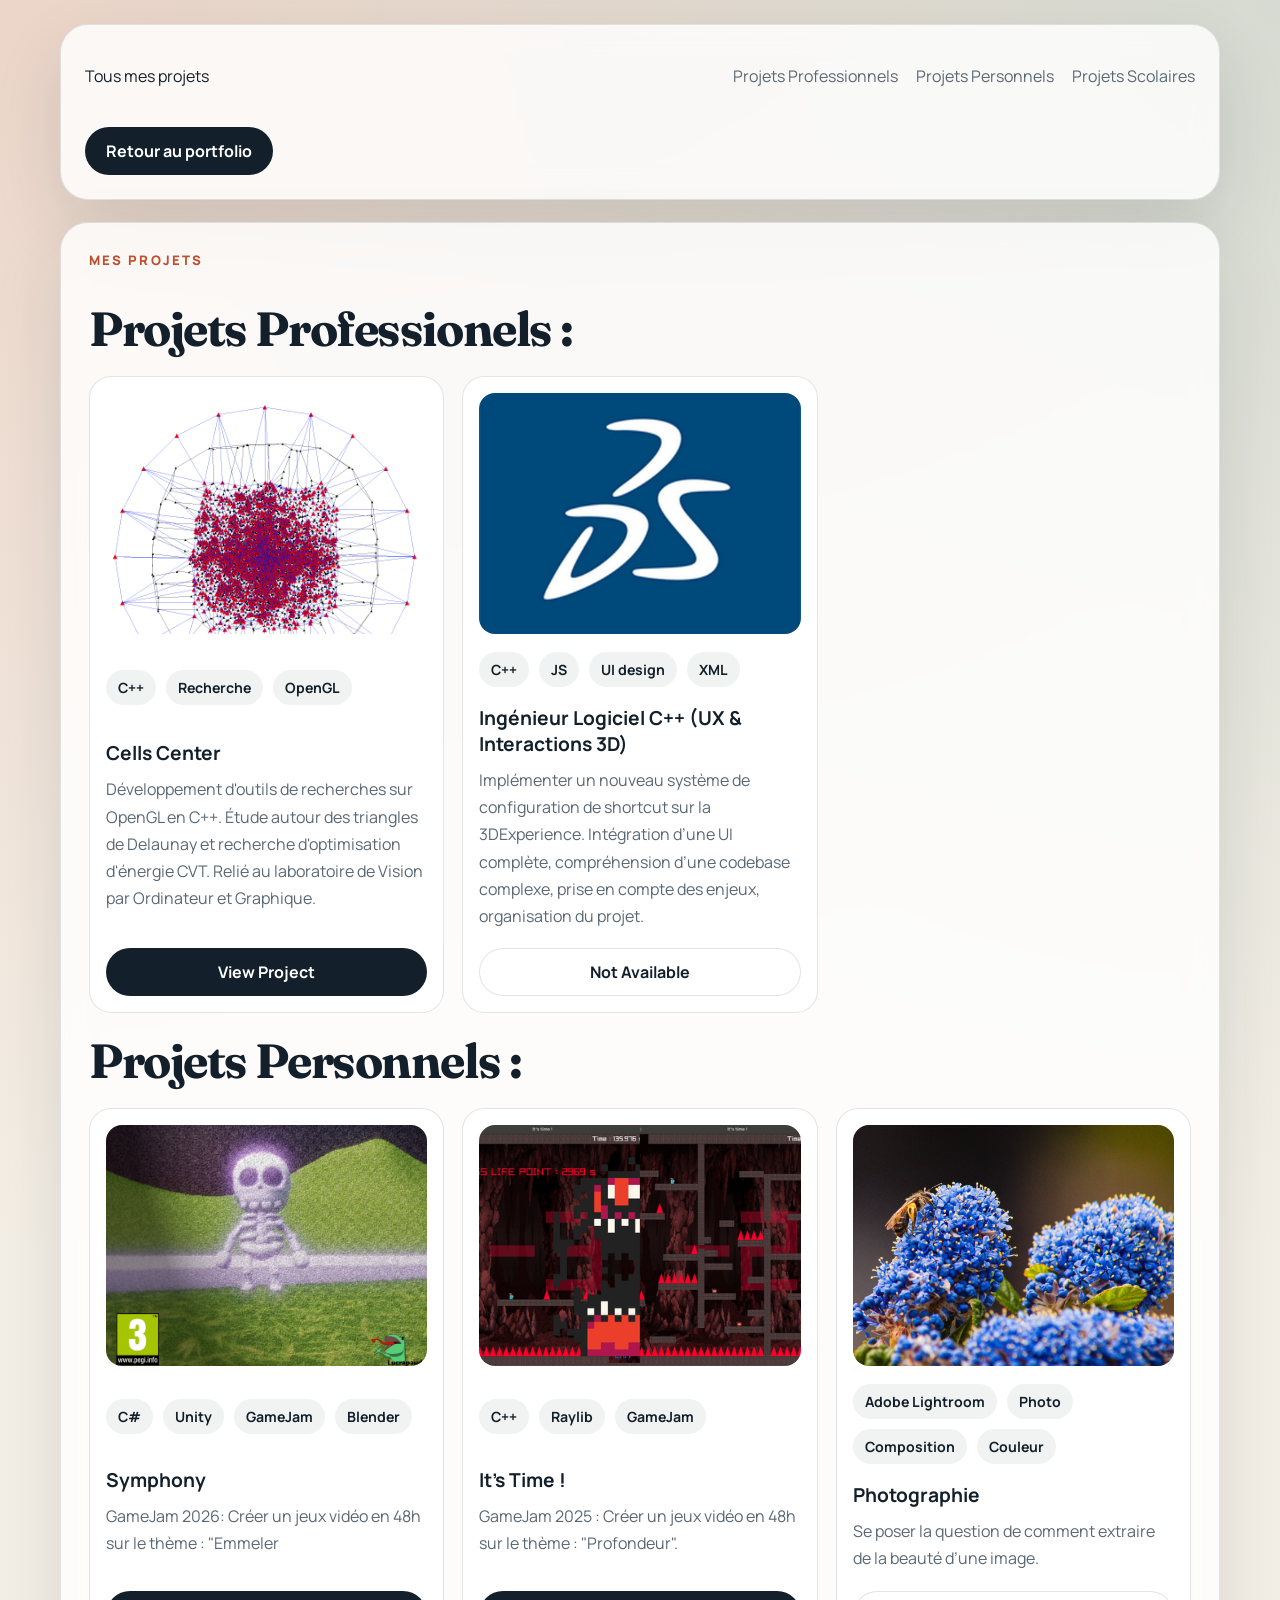
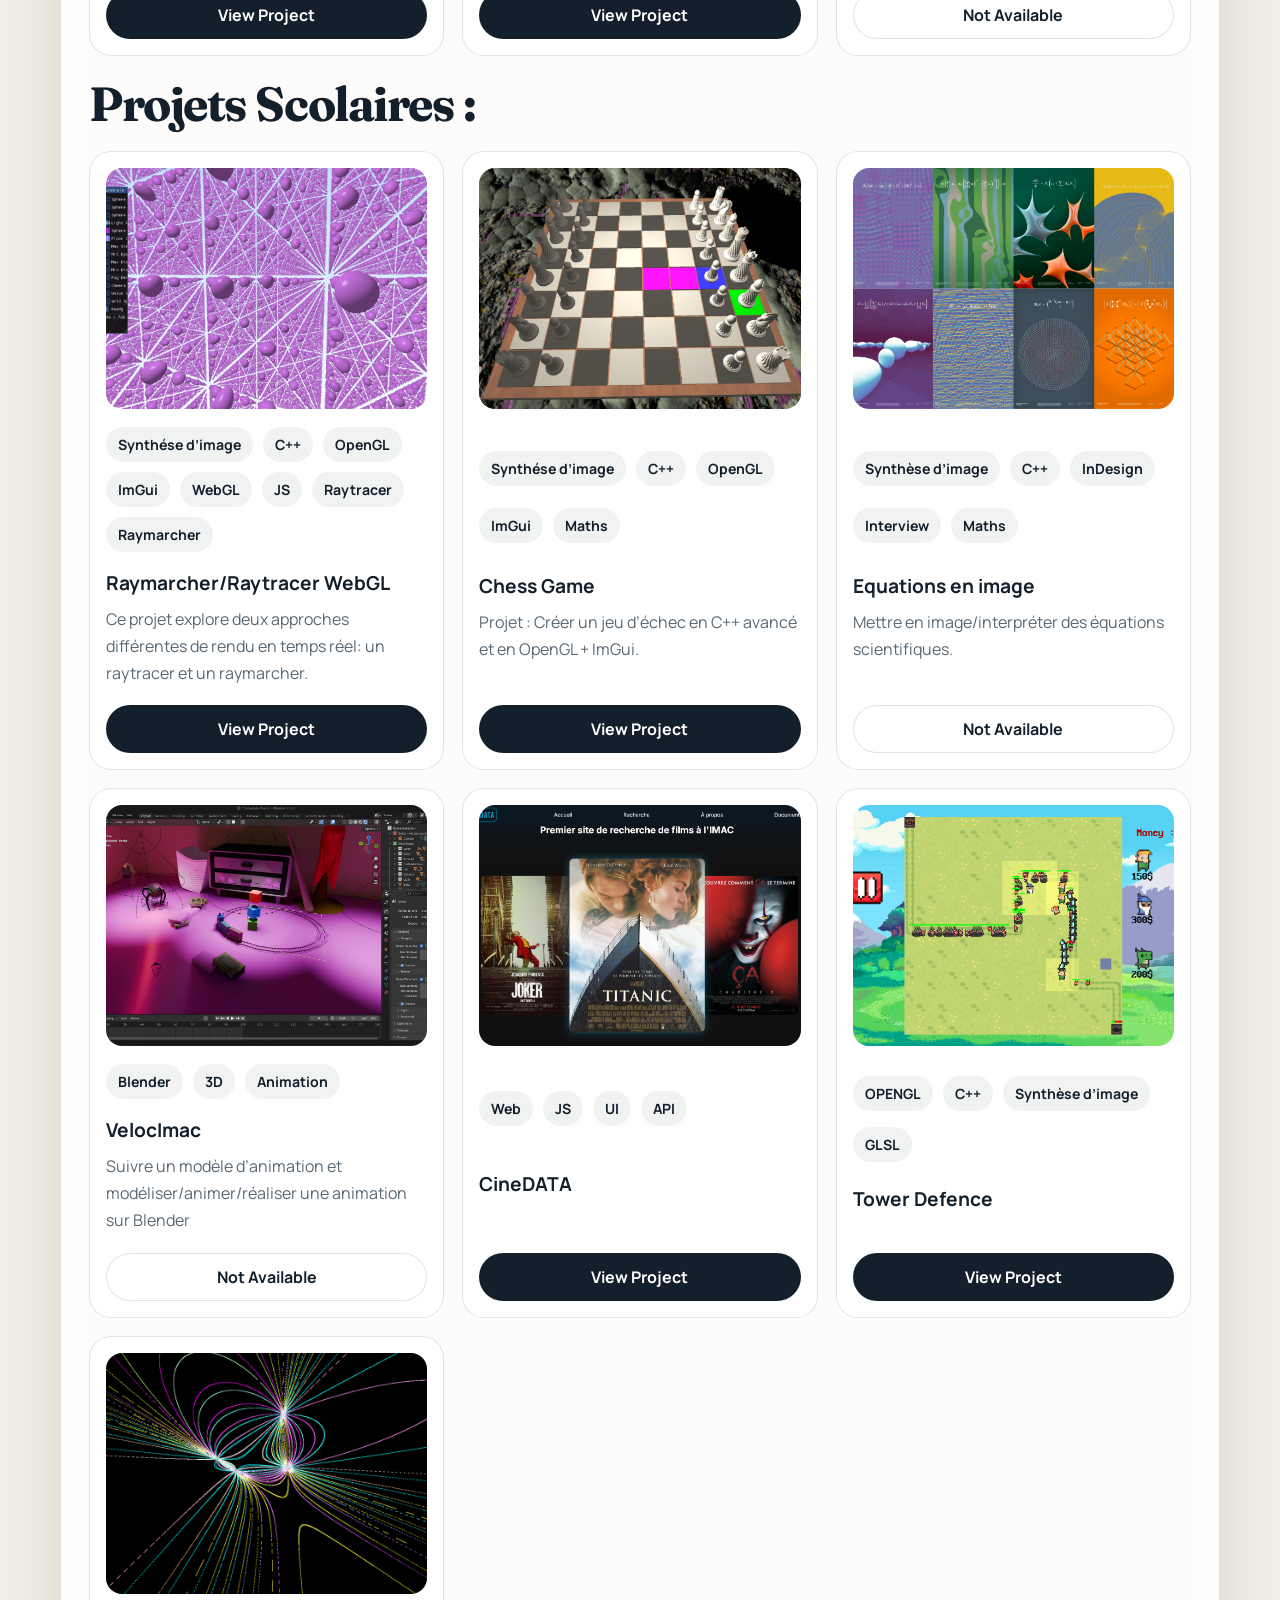
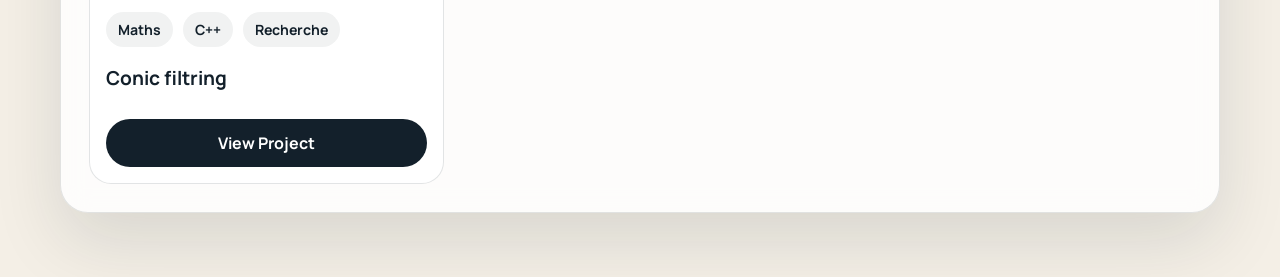
==== projects.html @ 89de0f82 "projects section" ====
<!DOCTYPE html>
<html lang="en">
<head>
    <meta charset="UTF-8">
    <meta name="viewport" content="width=device-width, initial-scale=1.0">
    <meta name="description" content="A polished portfolio template for showcasing your work, skills, and contact details.">
    <meta http-equiv="Cache-Control" content="no-cache, no-store, must-revalidate">
    <meta http-equiv="Pragma" content="no-cache">
    <meta http-equiv="Expires" content="0">
    <title>Portfolio Template</title>
    <link rel="preconnect" href="https://fonts.googleapis.com">
    <link rel="preconnect" href="https://fonts.gstatic.com" crossorigin>
    <link href="https://fonts.googleapis.com/css2?family=Manrope:wght@400;500;600;700;800&family=Fraunces:opsz,wght@9..144,600;9..144,700&display=swap" rel="stylesheet">
    <link rel="stylesheet" href="styles.css?v=1.0">
	<style>
		.hero-grid {
			display: grid;
			grid-template-columns: minmax(300px, 1fr) minmax(290px, 1fr);
			gap: 24px;
			align-items: stretch;
		}

		.idImage {
			object-fit: cover;
			border-radius: 8px;
		}
	</style>
</head>
<body>
    <div class="page-shell">
        <header class="hero">
            <nav class="topbar" aria-label="Primary">
                <p class="Home" href="#home">Tous mes projets</p>
                <div class="topbar-links">
                    <a href="#projPro">Projets Professionnels</a>
                    <a href="#projPerso">Projets Personnels</a>
                    <a href="#projSco">Projets Scolaires</a>
                </div>
            </nav>
            <a class="button button-primary" href="index.html">Retour au portfolio</a>
        </header>

        <main>

           <section class="section" id="projects">
                <div class="section-heading">
                    <p class="eyebrow">Mes projets</p>
                </div>
                <h2>Projets Professionels :</h2>
                <div id="projPro" class="projects-grid" aria-live="polite"></div>
                <h2>Projets Personnels :</h2>
                <div id="projPerso" class="projects-grid" aria-live="polite"></div>
                <h2>Projets Scolaires :</h2>
                <div id="projSco" class="projects-grid" aria-live="polite"></div>
            </section>

        </main>
    </div>
    <script src="projects.js?v=1.0"></script> 
</body>
</html>
---- styles.css ----
:root {
    color-scheme: light;
    --bg: #f4efe6;
    --surface: rgba(255, 255, 255, 0.82);
    --surface-strong: #ffffff;
    --text: #13202b;
    --muted: #5a6874;
    --line: rgba(19, 32, 43, 0.12);
    --accent: #c04d2e;
    --accent-soft: #fff0e8;
    --shadow: 0 28px 70px rgba(19, 32, 43, 0.12);

    --bgBody1 : rgba(192, 77, 46, 0.16);
    --bgBody2 : rgba(30, 91, 86, 0.14);
    
}

* {
    box-sizing: border-box;
}

html {
    scroll-behavior: smooth;
}

body {
    margin: 0;
    font-family: "Manrope", sans-serif;
    color: var(--text);
    background:
        radial-gradient(circle at top left, var(--bgBody1), transparent 34%),
        radial-gradient(circle at right top, var(--bgBody2), transparent 34%),
        var(--bg);
}

a {
    color: inherit;
    text-decoration: none;
}

.page-shell {
    width: min(1160px, calc(100% - 32px));
    margin: 0 auto;
    padding: 24px 0 64px;
}



.hero,
.section,
.contact-section {
    background: var(--surface);
    backdrop-filter: blur(14px);
    border: 1px solid var(--line);
    border-radius: 28px;
    box-shadow: var(--shadow);
}

.hero {
    padding: 24px;
}

.topbar {
    display: flex;
    align-items: center;
    justify-content: space-between;
    gap: 16px;
    padding-bottom: 24px;
}

.brand {
    font-family: "Fraunces", serif;
    font-size: 1.4rem;
    letter-spacing: 0.02em;
}

.topbar-links {
    display: flex;
    flex-wrap: wrap;
    gap: 18px;
    color: var(--muted);
}

.topbar-links a,
.skill-tags span,
.button {
    transition: transform 180ms ease, border-color 180ms ease, background-color 180ms ease, color 180ms ease;
}

.topbar-links a:hover,
.topbar-links a:focus-visible {
    color: var(--text);
}

.hero-grid {
    display: grid;
    grid-template-columns: minmax(0, 1.4fr) minmax(290px, 0.9fr);
    gap: 24px;
    align-items: stretch;
}

.hero-copy,
.hero-card,
.section,
.contact-section {
    padding: 28px;
}

.eyebrow {
    margin: 0 0 12px;
    font-size: 0.82rem;
    font-weight: 800;
    letter-spacing: 0.16em;
    text-transform: uppercase;
    color: var(--accent);
}

h1,
h2,
.hero-card h2 {
    margin: 0;
    font-family: "Fraunces", serif;
    line-height: 0.98;
    letter-spacing: -0.03em;
}

h1 {
    font-size: clamp(3rem, 8vw, 5.6rem);
    max-width: 11ch;
}

.nameTitle {
    font-family:'Segoe UI', Tahoma, Geneva, Verdana, sans-serif;
    font-weight: 200;
}

h2 {
    font-size: clamp(2rem, 4vw, 3rem);
}

.spanLittleStrong {
    font-weight: 700;
    
}

.lede,
.hero-card p,
.about-grid p,
.contact-section p {
    color: var(--muted);
    font-size: 1.03rem;
    line-height: 1.75;
}


.hero-copy {
    display: flex;
    flex-direction: column;
    justify-content: space-between;
    gap: 24px;
    min-height: 100%;
    background: linear-gradient(160deg, rgba(255, 255, 255, 0.7), rgba(255, 255, 255, 0.48));
    border-radius: 24px;
    border: 1px solid var(--line);

}

.hero-actions {
    display: flex;
    flex-wrap: wrap;
    gap: 14px;
}

.button {
    bottom: 0;
    display: inline-flex;
    align-items: center;
    justify-content: center;
    min-height: 48px;
    max-height: 48px;
    padding: 0 20px;
    border-radius: 999px;
    border: 1px solid transparent;
    font-weight: 700;
}

.button:hover,
.button:focus-visible,
.skill-tags span:hover,
.skill-tags span:focus-visible {
    transform: translateY(-1px);
}

.button-primary {
    background: var(--text);
    color: #fff;
}

.button-primary:hover,
.button-primary:focus-visible {
    background: #0c151d;
}

.button-secondary {
    border-color: var(--line);
    background: rgba(255, 255, 255, 0.55);
}

.hero-stats {
    display: grid;
    grid-template-columns: repeat(3, minmax(0, 1fr));
    gap: 14px;
}

.hero-stats article,
.project-card,
.hero-card,
.contact-section {
    background: var(--surface-strong);
    border: 1px solid var(--line);
    border-radius: 22px;
}

.hero-stats article {
    padding: 18px;
}

.hero-stats strong {
    display: block;
    font-size: 1.8rem;
    margin-bottom: 6px;
}

.hero-stats span,
.card-label {
    color: var(--muted);
    font-size: 0.95rem;
}

.hero-card {
    display: flex;
    flex-direction: column;
    justify-content: space-between;
    gap: 18px;
    background: linear-gradient(180deg, rgba(255, 255, 255, 0.98), rgba(255, 249, 244, 0.95));
}

.focus-list {
    display: grid;
    gap: 10px;
    padding: 0;
    margin: 0;
    list-style: none;
}

.focus-list li {
    padding: 14px 16px;
    border-radius: 14px;
    background: var(--accent-soft);
    font-weight: 700;
}

main {
    display: grid;
    gap: 22px;
    margin-top: 22px;
}

.section {
    display: grid;
    gap: 24px;
}

.section-heading {
    display: grid;
    gap: 10px;
}

.about-grid,
.split-section,
.contact-section {
    display: grid;
    gap: 20px;
}

.about-grid {
    grid-template-columns: repeat(2, minmax(0, 1fr));
}

.projects-grid {
    display: grid;
    grid-template-columns: repeat(3, minmax(0, 1fr));
    gap: 18px;
}

.project-card {
    position: relative;
    overflow: hidden;
    display: grid;
    grid-template-rows: auto auto auto 48px;
    gap: 18px;
    padding: 16px;
}



.project-card img {
    width: 100%;
    aspect-ratio: 4 / 3;
    object-fit: cover;
    border-radius: 16px;
    background: #ece2d6;
}

.project-card h3 {
    margin: 0 0 10px;
    font-size: 1.2rem;
}

.project-card p {
    margin: 0;
    color: var(--muted);
    line-height: 1.7;
}

.idImage {
    width: 100%;
    height: 100%;
    aspect-ratio: auto;
    object-fit: cover;
    border-radius: 16px;
    background: #ece2d6;
}

.project-meta {
    display: flex;
    flex-wrap: wrap;
    gap: 10px;
}

.project-meta span {
    padding: 8px 12px;
    height: min-content;
    border-radius: 999px;
    background: rgba(19, 32, 43, 0.06);
    font-size: 0.88rem;
    font-weight: 700;
}

.skill-tags {
    display: flex;
    flex-wrap: wrap;
    gap: 12px;
}

.skill-tags span {
    padding: 12px 16px;
    border-radius: 999px;
    border: 1px solid var(--line);
    background: rgba(255, 255, 255, 0.7);
    font-weight: 700;
}

.contact-section {
    grid-template-columns: minmax(0, 1.2fr) auto;
    align-items: center;
}

@media (max-width: 960px) {
    .hero-grid,
    .projects-grid,
    .about-grid,
    .contact-section {
        grid-template-columns: 1fr;
    }

    .hero-stats {
        grid-template-columns: 1fr;
    }
}

@media (max-width: 720px) {
    .page-shell {
        width: min(100% - 20px, 1160px);
        padding-top: 10px;
    }

    .hero,
    .section,
    .contact-section {
        border-radius: 22px;
    }

    .hero,
    .section,
    .contact-section,
    .hero-copy,
    .hero-card {
        padding: 20px;
    }

    .topbar {
        align-items: flex-start;
        flex-direction: column;
    }
}
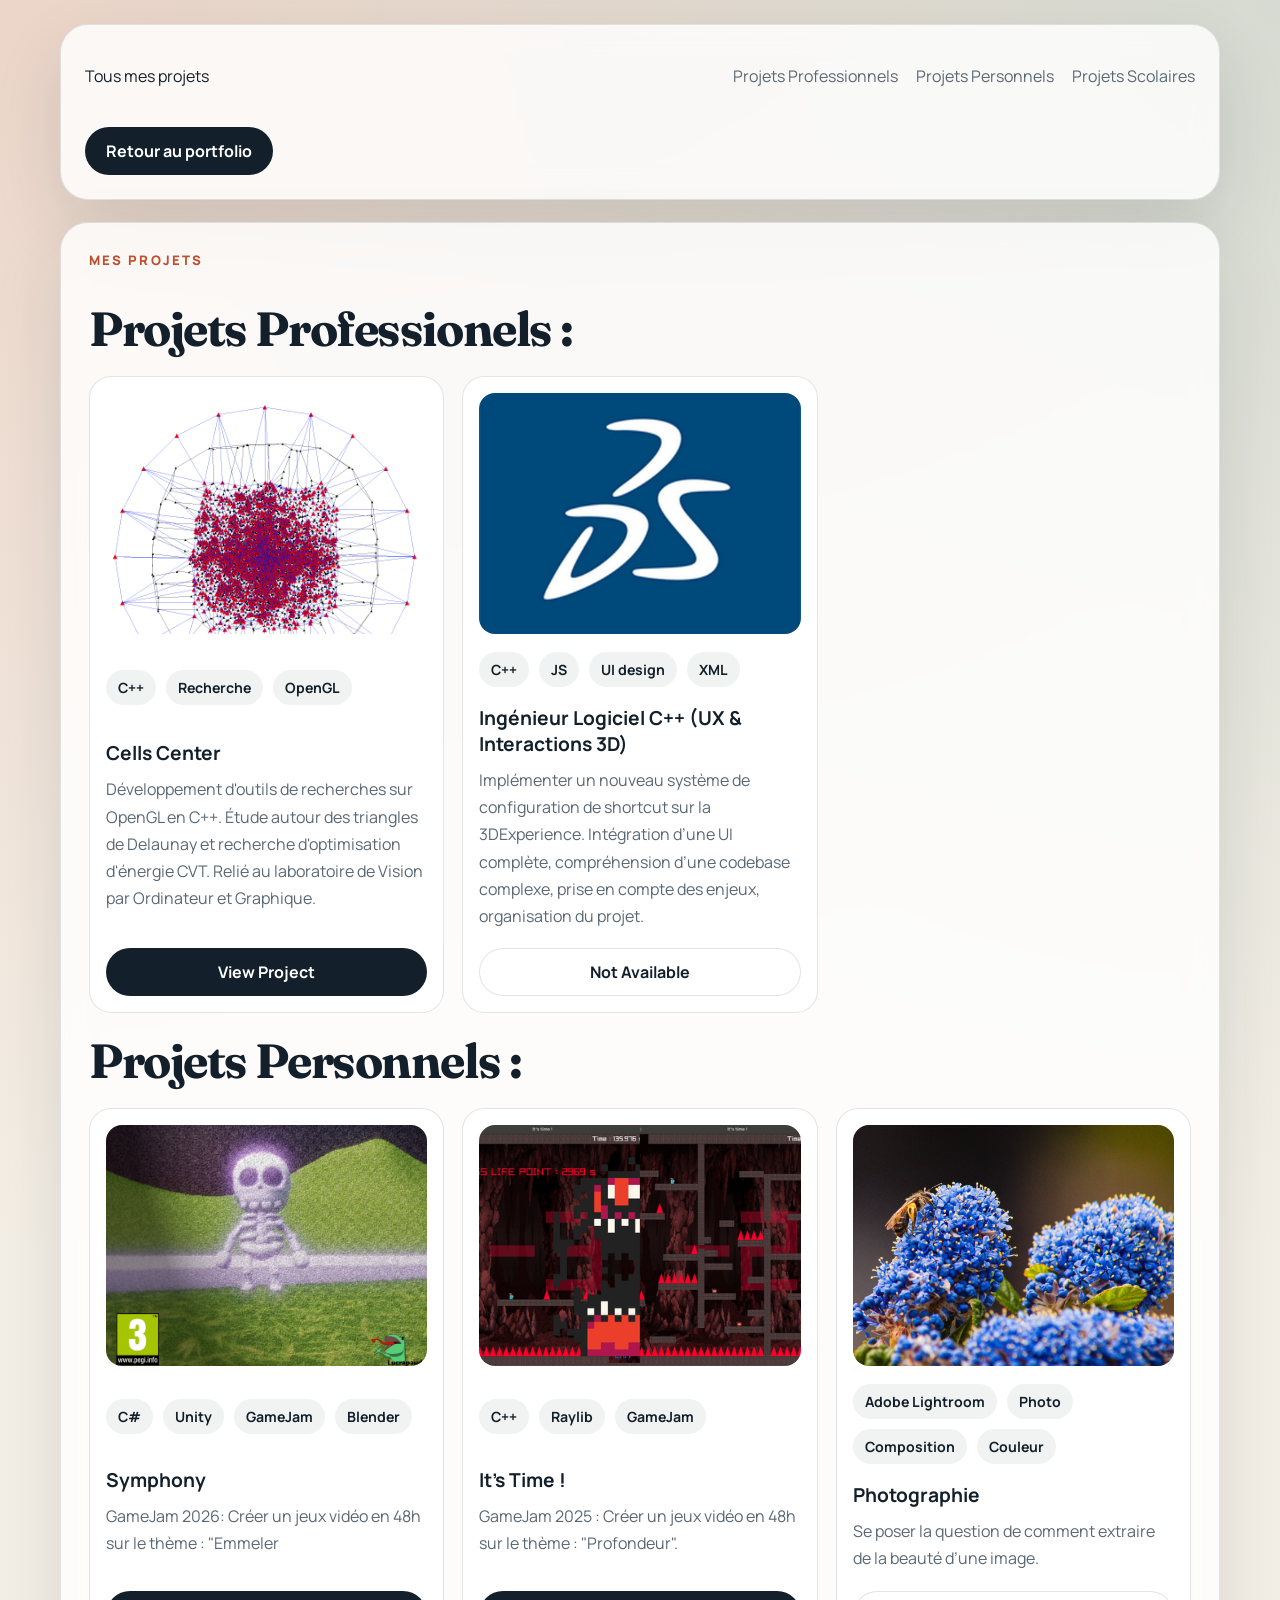
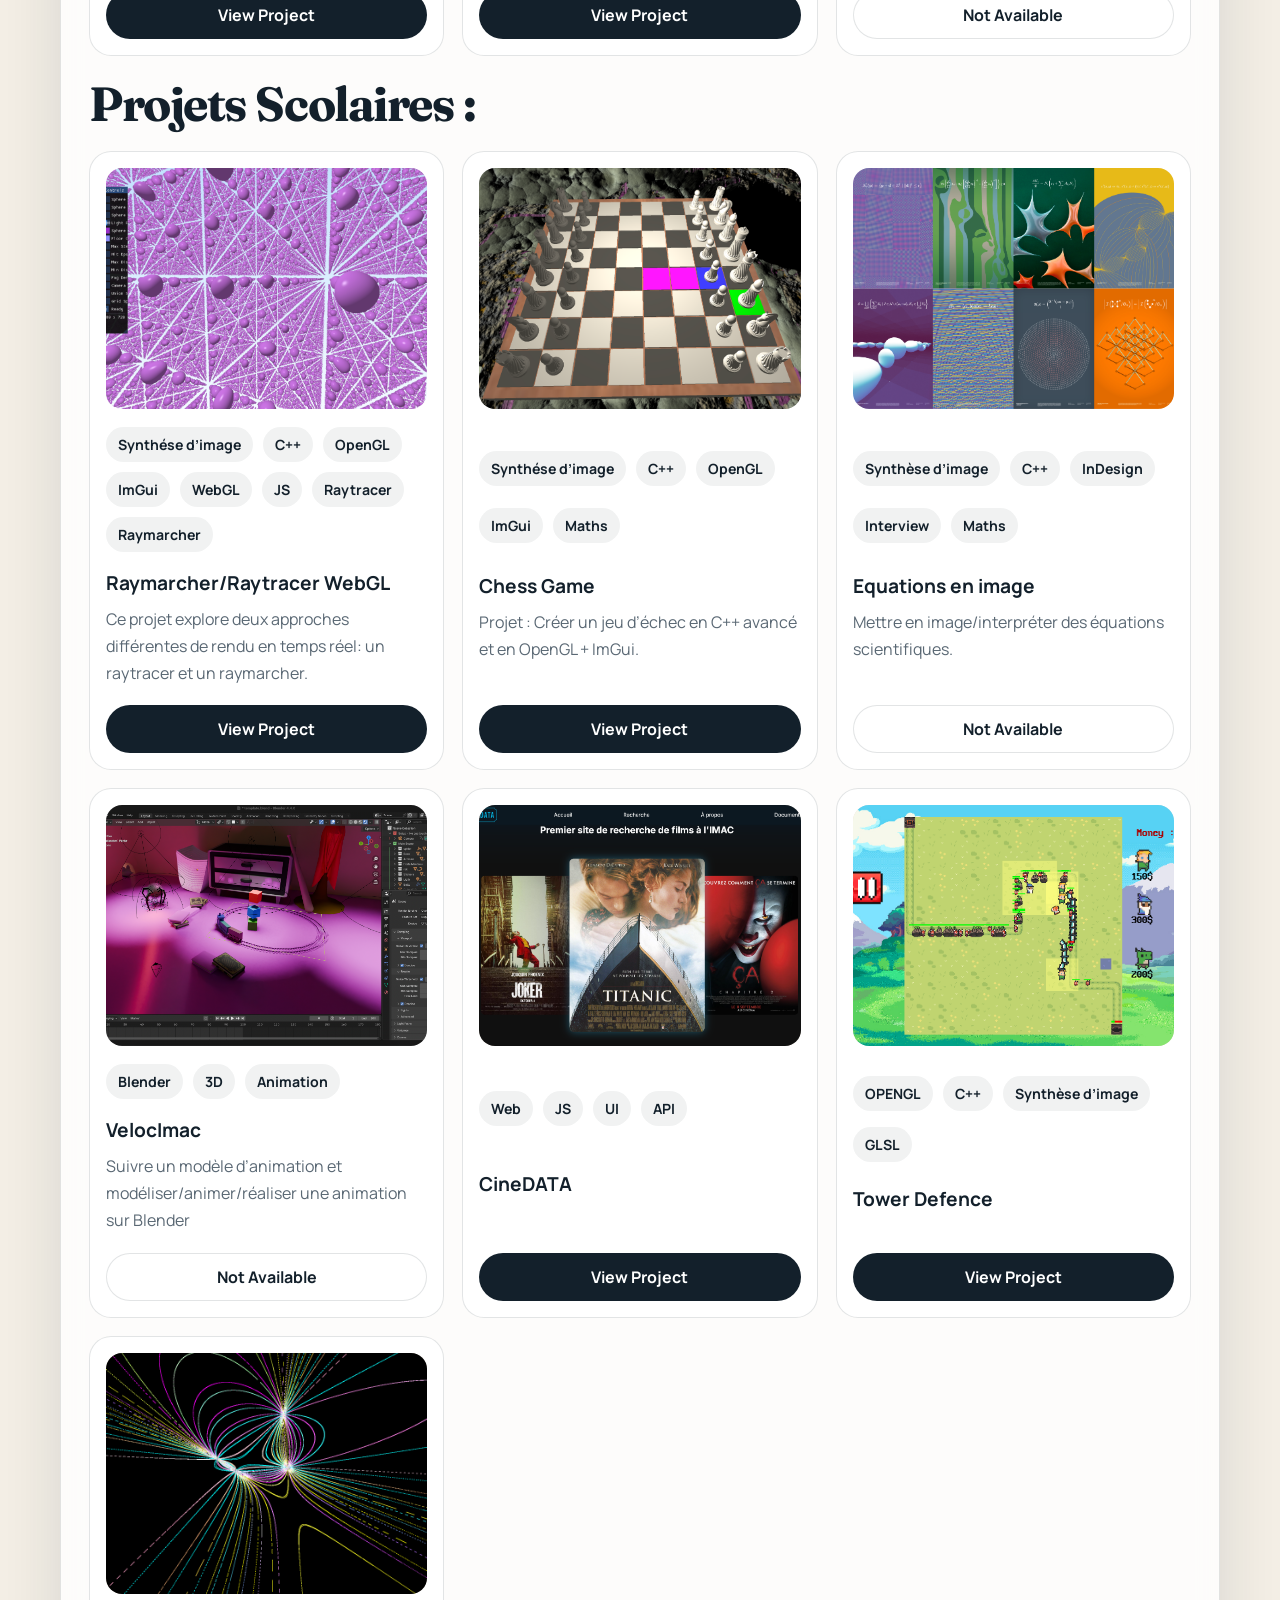
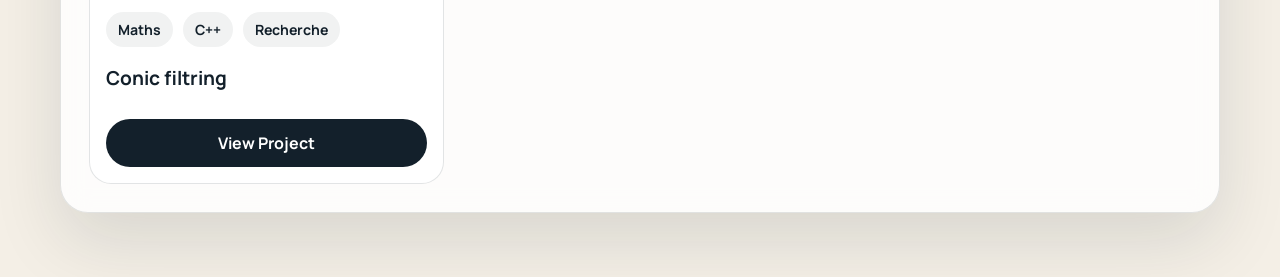
==== commit fbfb3297: "contact" ====
--- a/projects.html
+++ b/projects.html
@@ -7,7 +7,7 @@
     <meta http-equiv="Cache-Control" content="no-cache, no-store, must-revalidate">
     <meta http-equiv="Pragma" content="no-cache">
     <meta http-equiv="Expires" content="0">
-    <title>Portfolio Template</title>
+    <title>My projects</title>
     <link rel="preconnect" href="https://fonts.googleapis.com">
     <link rel="preconnect" href="https://fonts.gstatic.com" crossorigin>
     <link href="https://fonts.googleapis.com/css2?family=Manrope:wght@400;500;600;700;800&family=Fraunces:opsz,wght@9..144,600;9..144,700&display=swap" rel="stylesheet">
--- a/styles.css
+++ b/styles.css
@@ -212,6 +212,11 @@
     gap: 14px;
 }
 
+.email {
+    color: var(--text);
+    font-weight: 1000;
+}
+
 .hero-stats article,
 .project-card,
 .hero-card,
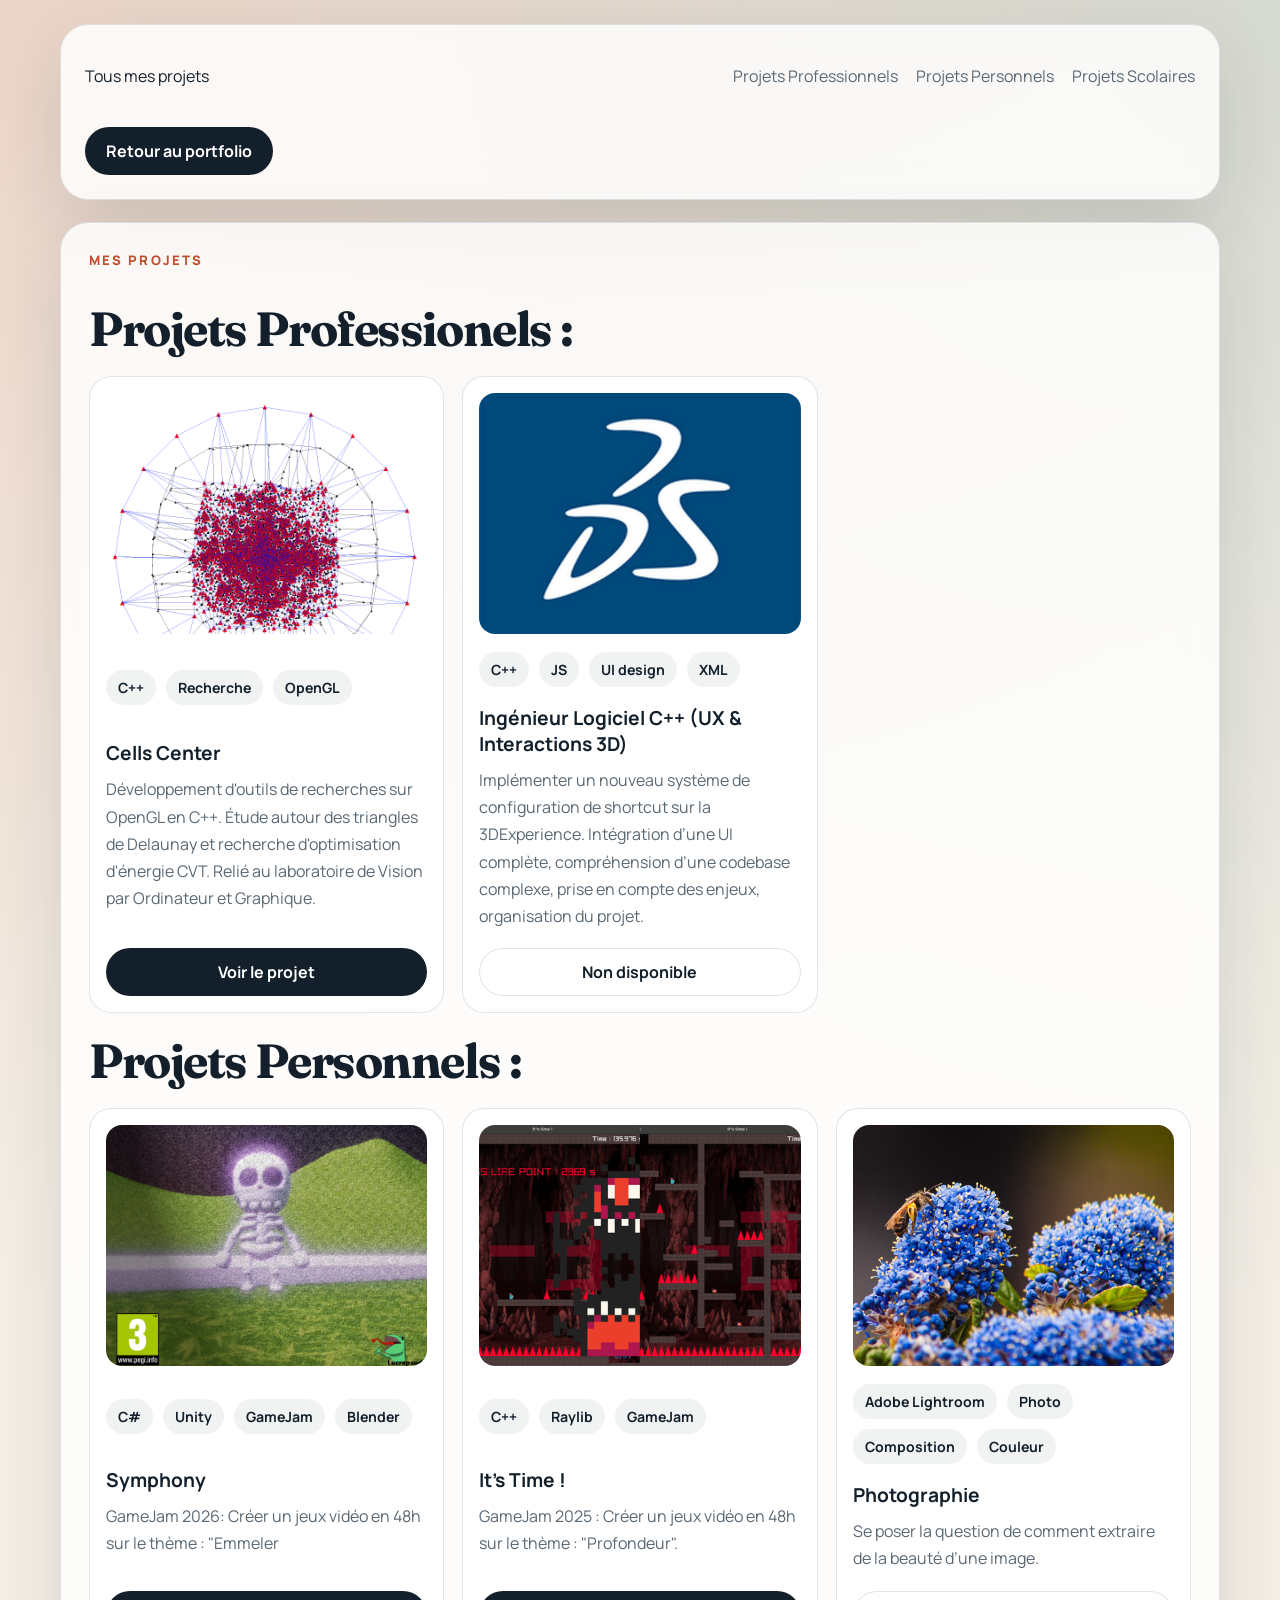
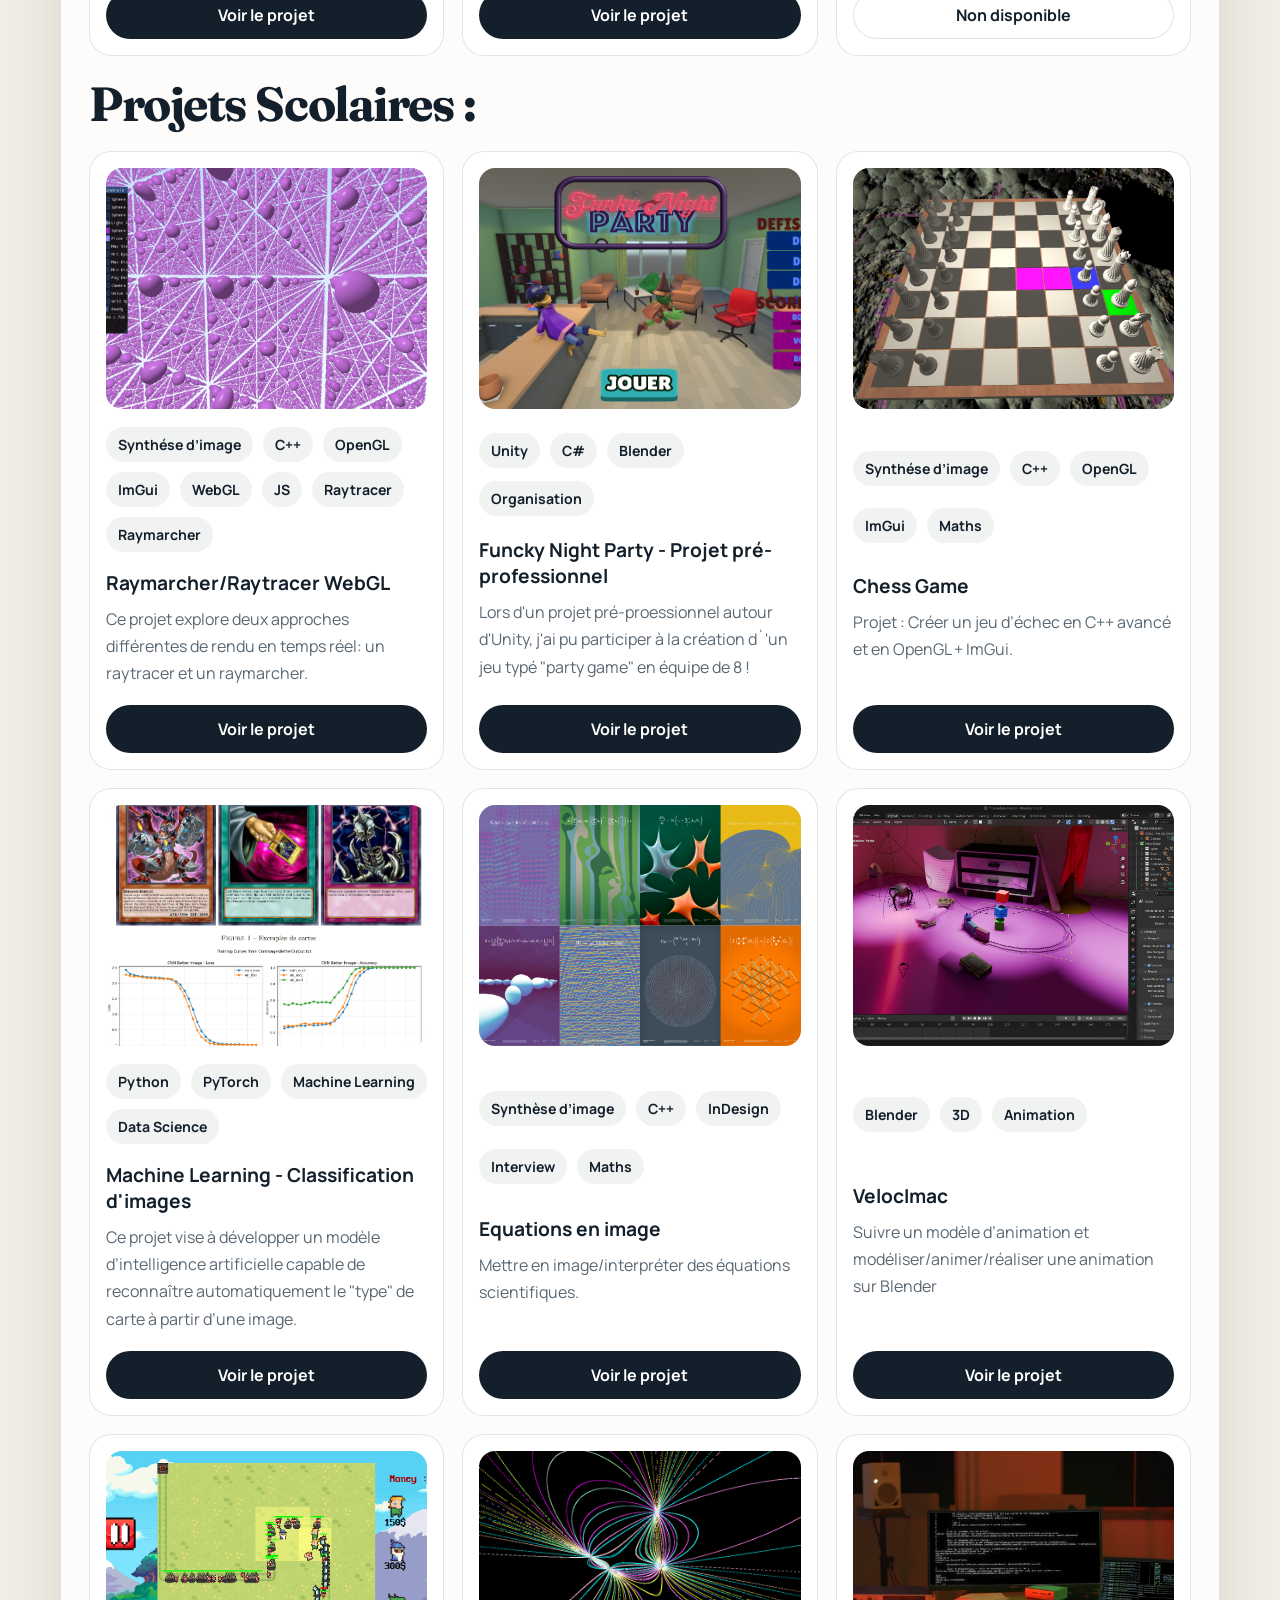
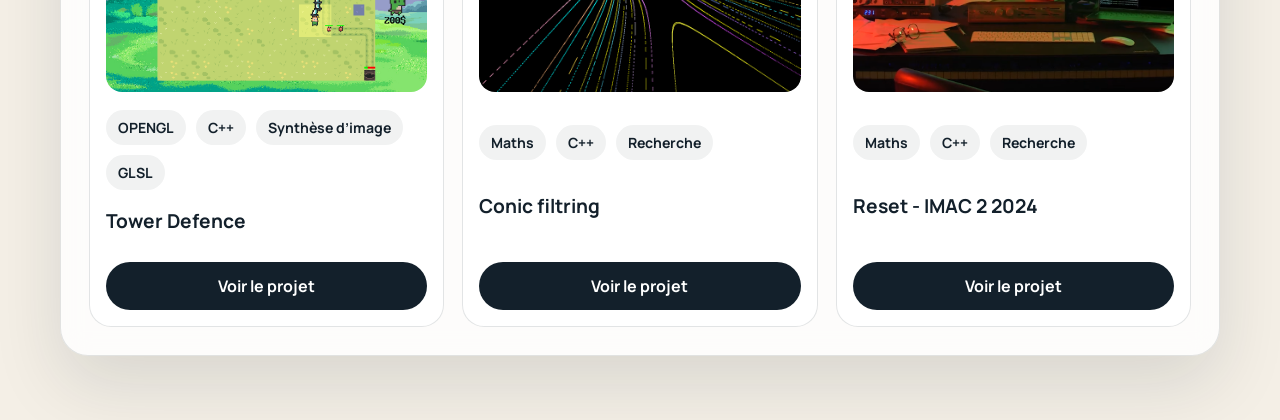
==== commit 467cc500: "favicon title modif" ====
--- a/projects.html
+++ b/projects.html
@@ -7,6 +7,7 @@
     <meta http-equiv="Cache-Control" content="no-cache, no-store, must-revalidate">
     <meta http-equiv="Pragma" content="no-cache">
     <meta http-equiv="Expires" content="0">
+    <link rel="icon" type="image/png" href="data/favicon.png">
     <title>My projects</title>
     <link rel="preconnect" href="https://fonts.googleapis.com">
     <link rel="preconnect" href="https://fonts.gstatic.com" crossorigin>
--- a/styles.css
+++ b/styles.css
@@ -298,6 +298,12 @@
     gap: 18px;
 }
 
+.creators-grid {
+    display: grid;
+    grid-template-columns: repeat(3, minmax(0, 1fr));
+    gap: 18px;
+}
+
 .project-card {
     position: relative;
     overflow: hidden;
@@ -326,6 +332,70 @@
     margin: 0;
     color: var(--muted);
     line-height: 1.7;
+}
+
+.creator-card {
+    overflow: hidden;
+    padding: 16px;
+    background: var(--surface-strong);
+    border: 1px solid var(--line);
+    border-radius: 22px;
+    box-shadow: 0 14px 34px rgba(19, 32, 43, 0.08);
+}
+
+.creator-card-top {
+    display: grid;
+    grid-template-columns: 96px minmax(0, 1fr);
+    gap: 16px;
+    align-items: center;
+}
+
+.creator-card img {
+    width: 100%;
+    aspect-ratio: 1 / 1;
+    object-fit: cover;
+    border-radius: 18px;
+    background: #ece2d6;
+}
+
+.creator-card-body {
+    display: grid;
+    gap: 12px;
+    min-width: 0;
+}
+
+.creator-label {
+    margin: 0 0 8px;
+    color: var(--accent);
+    font-size: 0.82rem;
+    font-weight: 800;
+    letter-spacing: 0.14em;
+    text-transform: uppercase;
+}
+
+.creator-card h3 {
+    margin: 0;
+    font-size: 1.2rem;
+}
+
+.creator-subtitle {
+    margin: 8px 0 0;
+    color: var(--muted);
+    font-size: 0.95rem;
+    line-height: 1.45;
+}
+
+.creator-links {
+    display: flex;
+    flex-wrap: wrap;
+    gap: 10px;
+}
+
+.button-small {
+    min-height: 40px;
+    max-height: 40px;
+    padding: 0 14px;
+    font-size: 0.9rem;
 }
 
 .idImage {
@@ -374,6 +444,7 @@
 @media (max-width: 960px) {
     .hero-grid,
     .projects-grid,
+    .creators-grid,
     .about-grid,
     .contact-section {
         grid-template-columns: 1fr;
@@ -404,6 +475,14 @@
         padding: 20px;
     }
 
+    .creator-card-top {
+        grid-template-columns: 1fr;
+    }
+
+    .creator-card img {
+        aspect-ratio: 16 / 9;
+    }
+
     .topbar {
         align-items: flex-start;
         flex-direction: column;
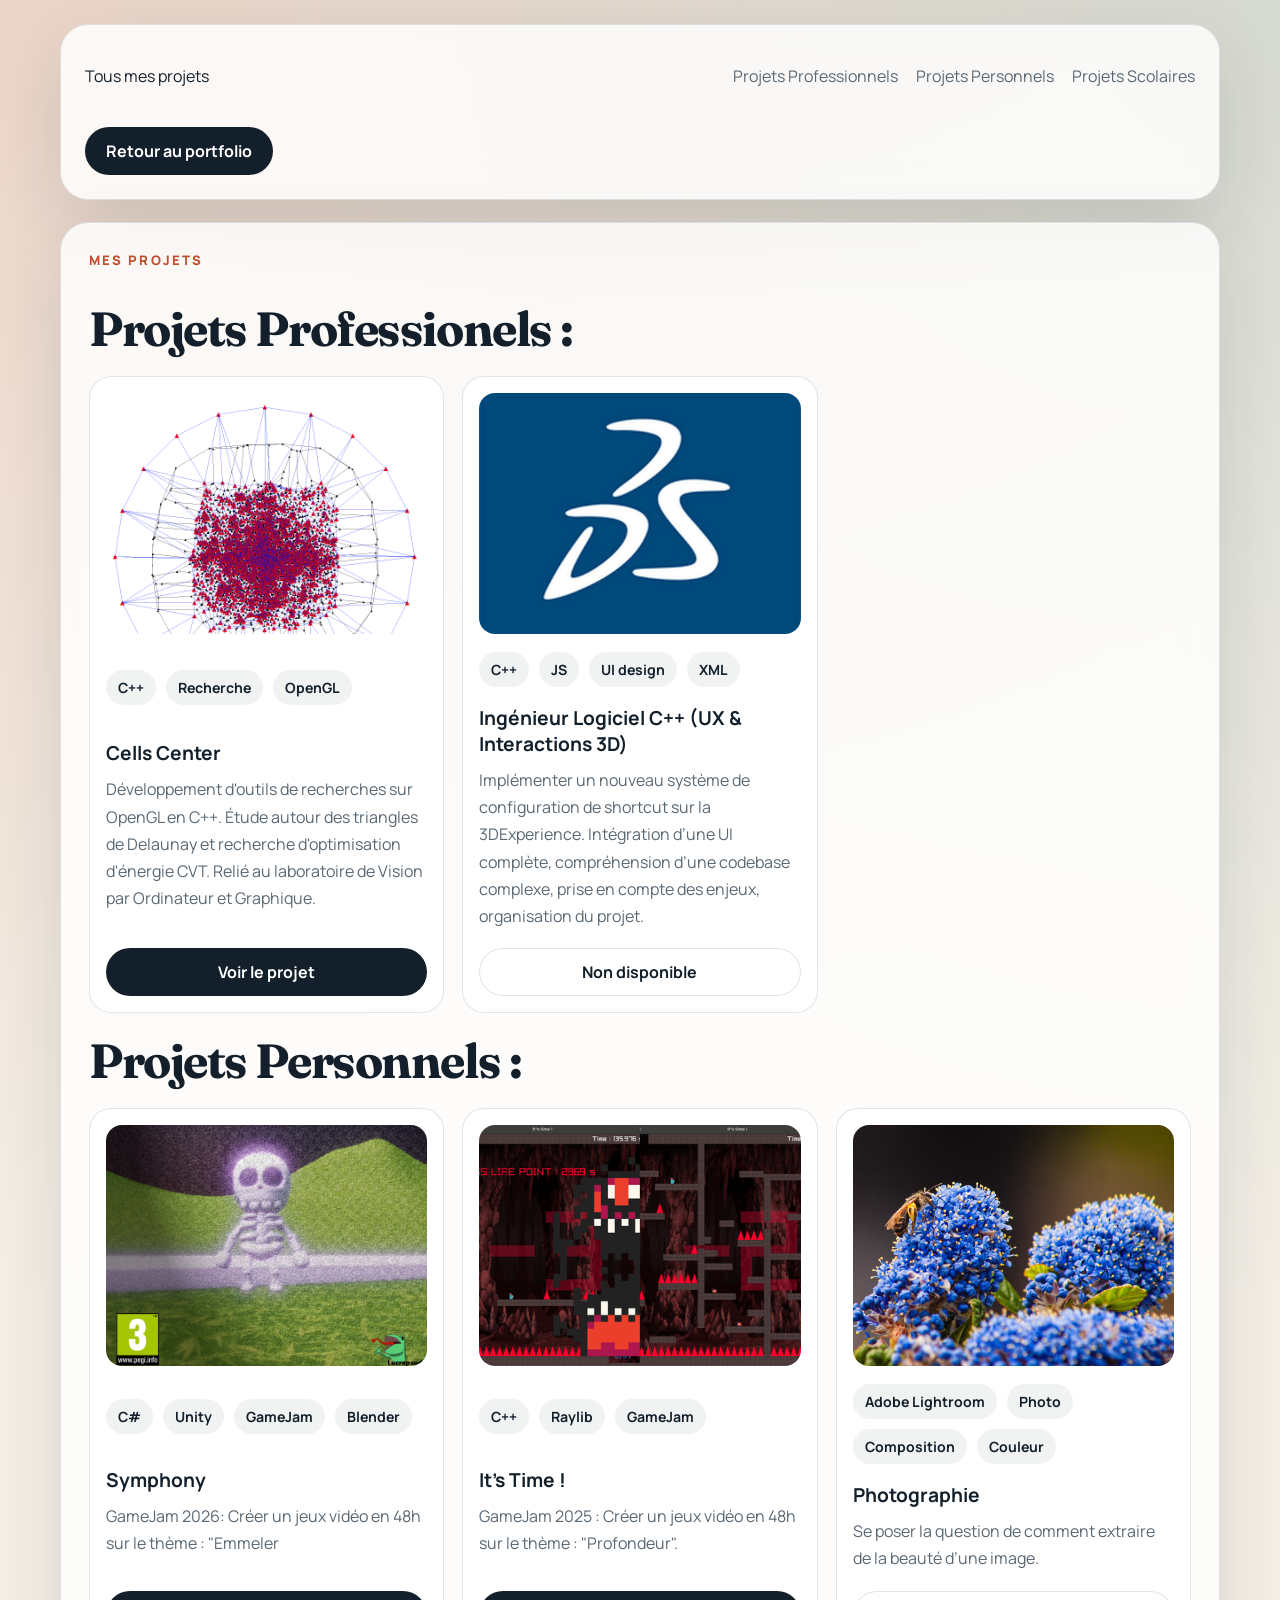
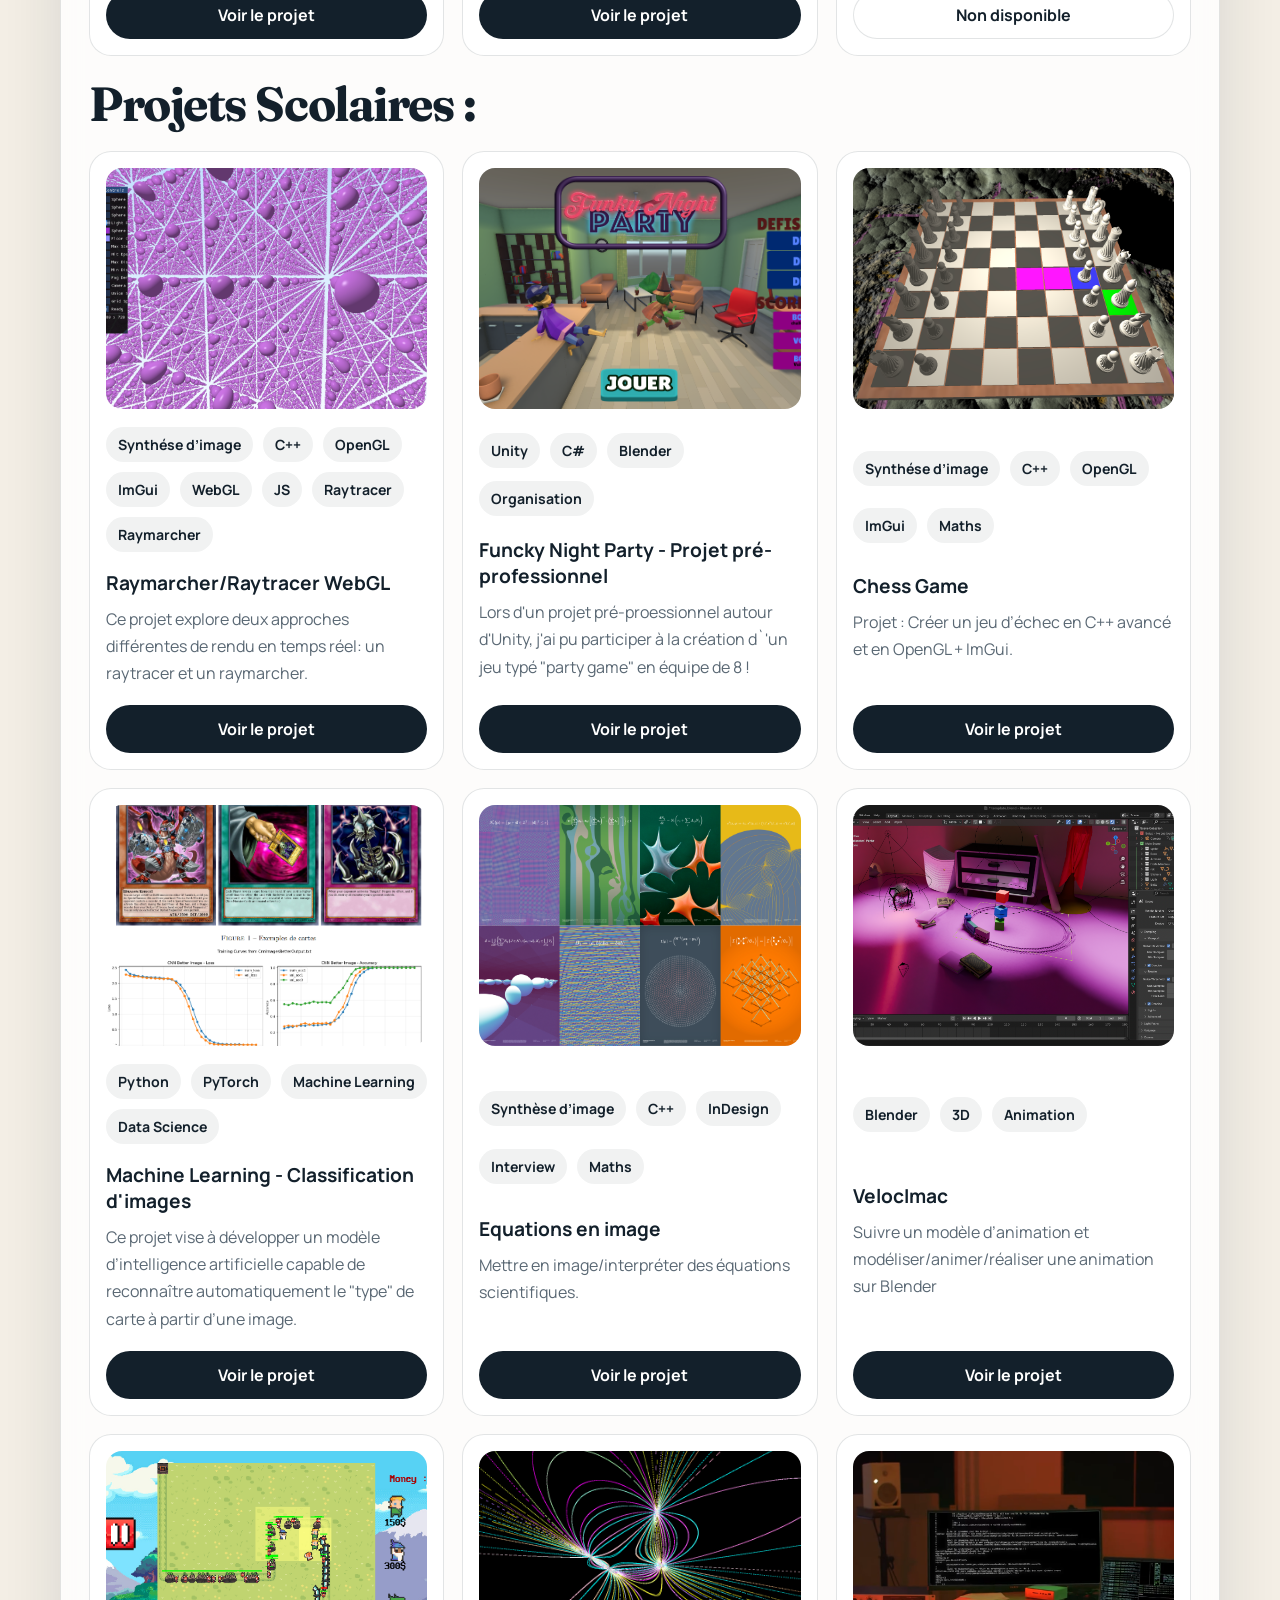
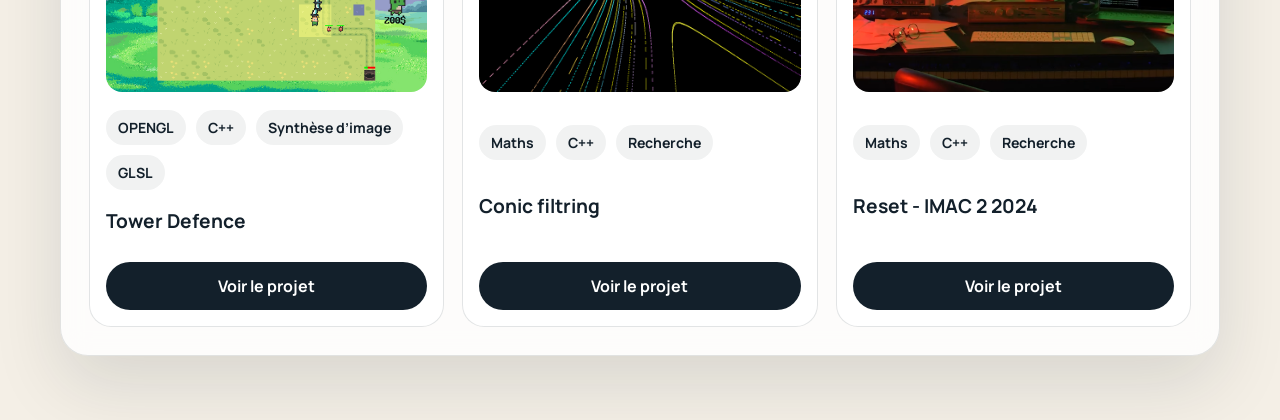
==== commit b33f95c7: "modif template" ====
--- a/projects.html
+++ b/projects.html
@@ -3,11 +3,9 @@
 <head>
     <meta charset="UTF-8">
     <meta name="viewport" content="width=device-width, initial-scale=1.0">
-    <meta name="description" content="A polished portfolio template for showcasing your work, skills, and contact details.">
     <meta http-equiv="Cache-Control" content="no-cache, no-store, must-revalidate">
     <meta http-equiv="Pragma" content="no-cache">
     <meta http-equiv="Expires" content="0">
-    <link rel="icon" type="image/png" href="data/favicon.png">
     <title>My projects</title>
     <link rel="preconnect" href="https://fonts.googleapis.com">
     <link rel="preconnect" href="https://fonts.gstatic.com" crossorigin>
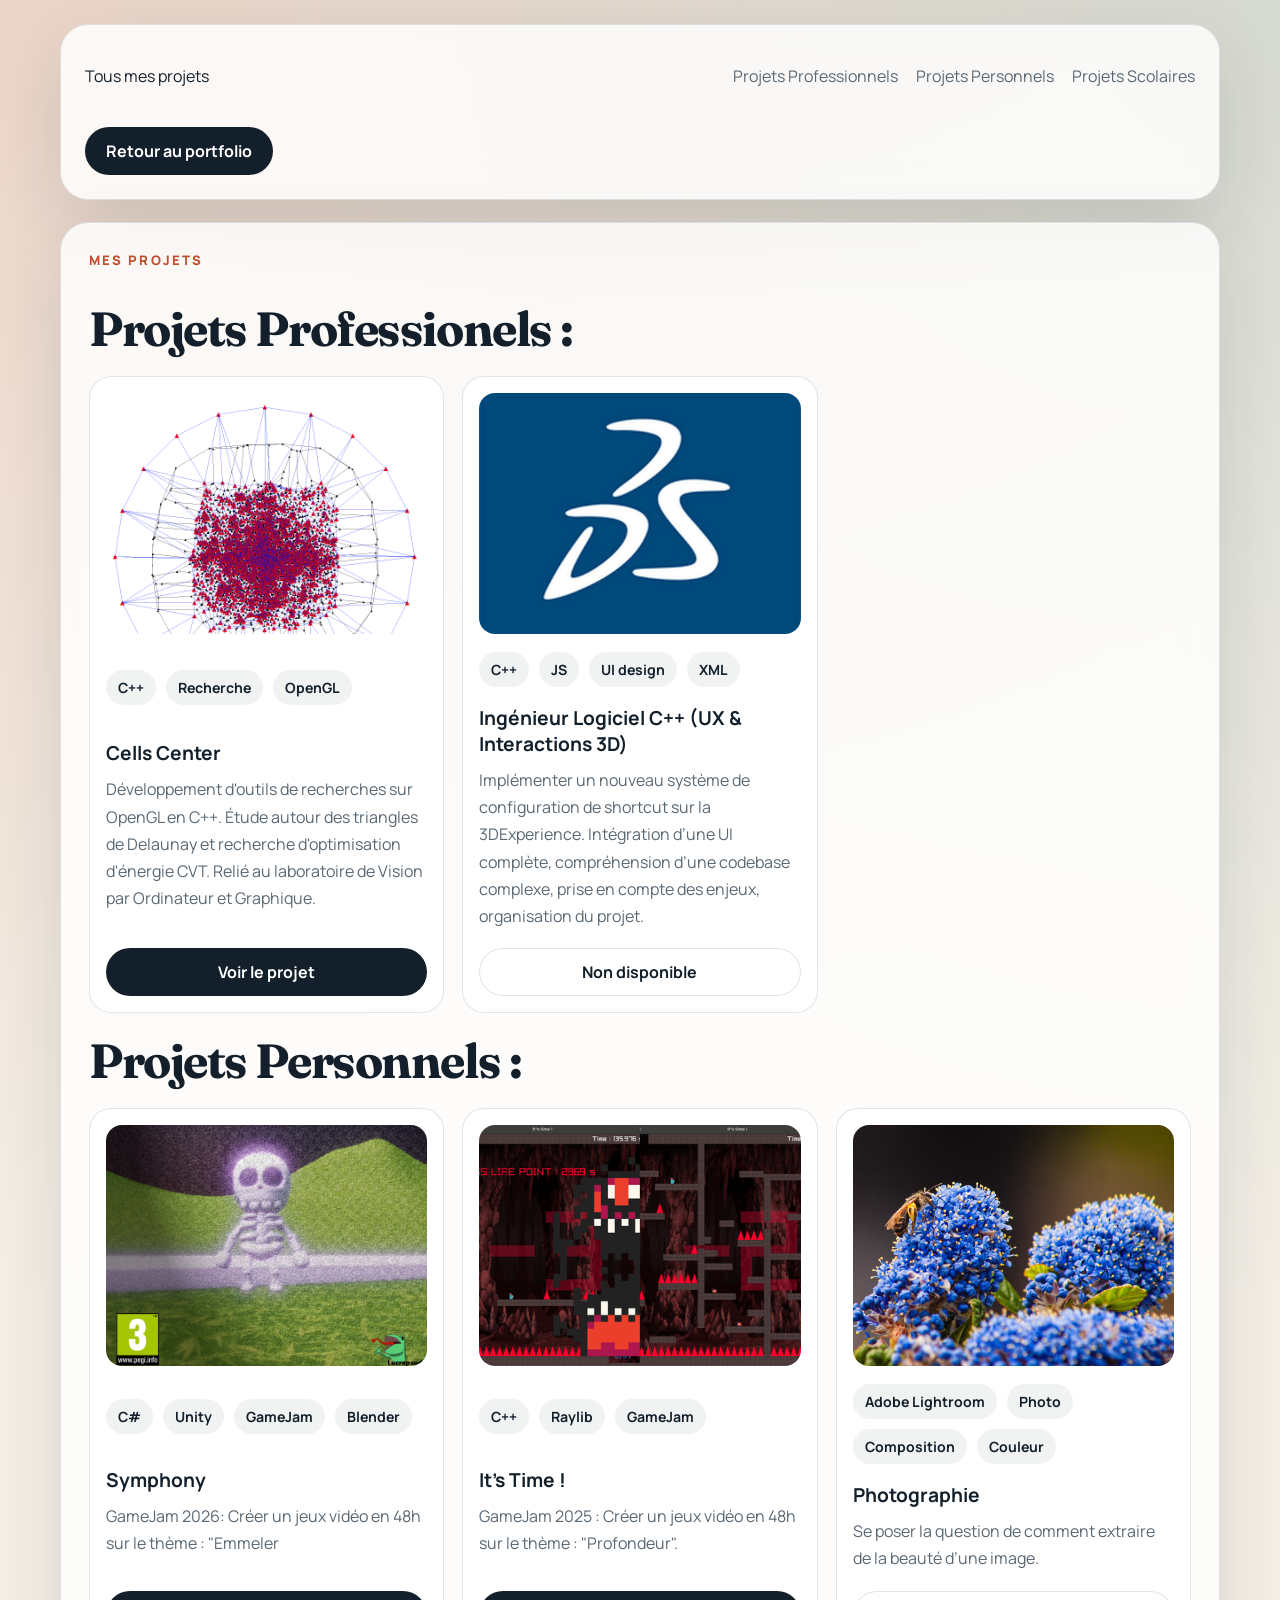
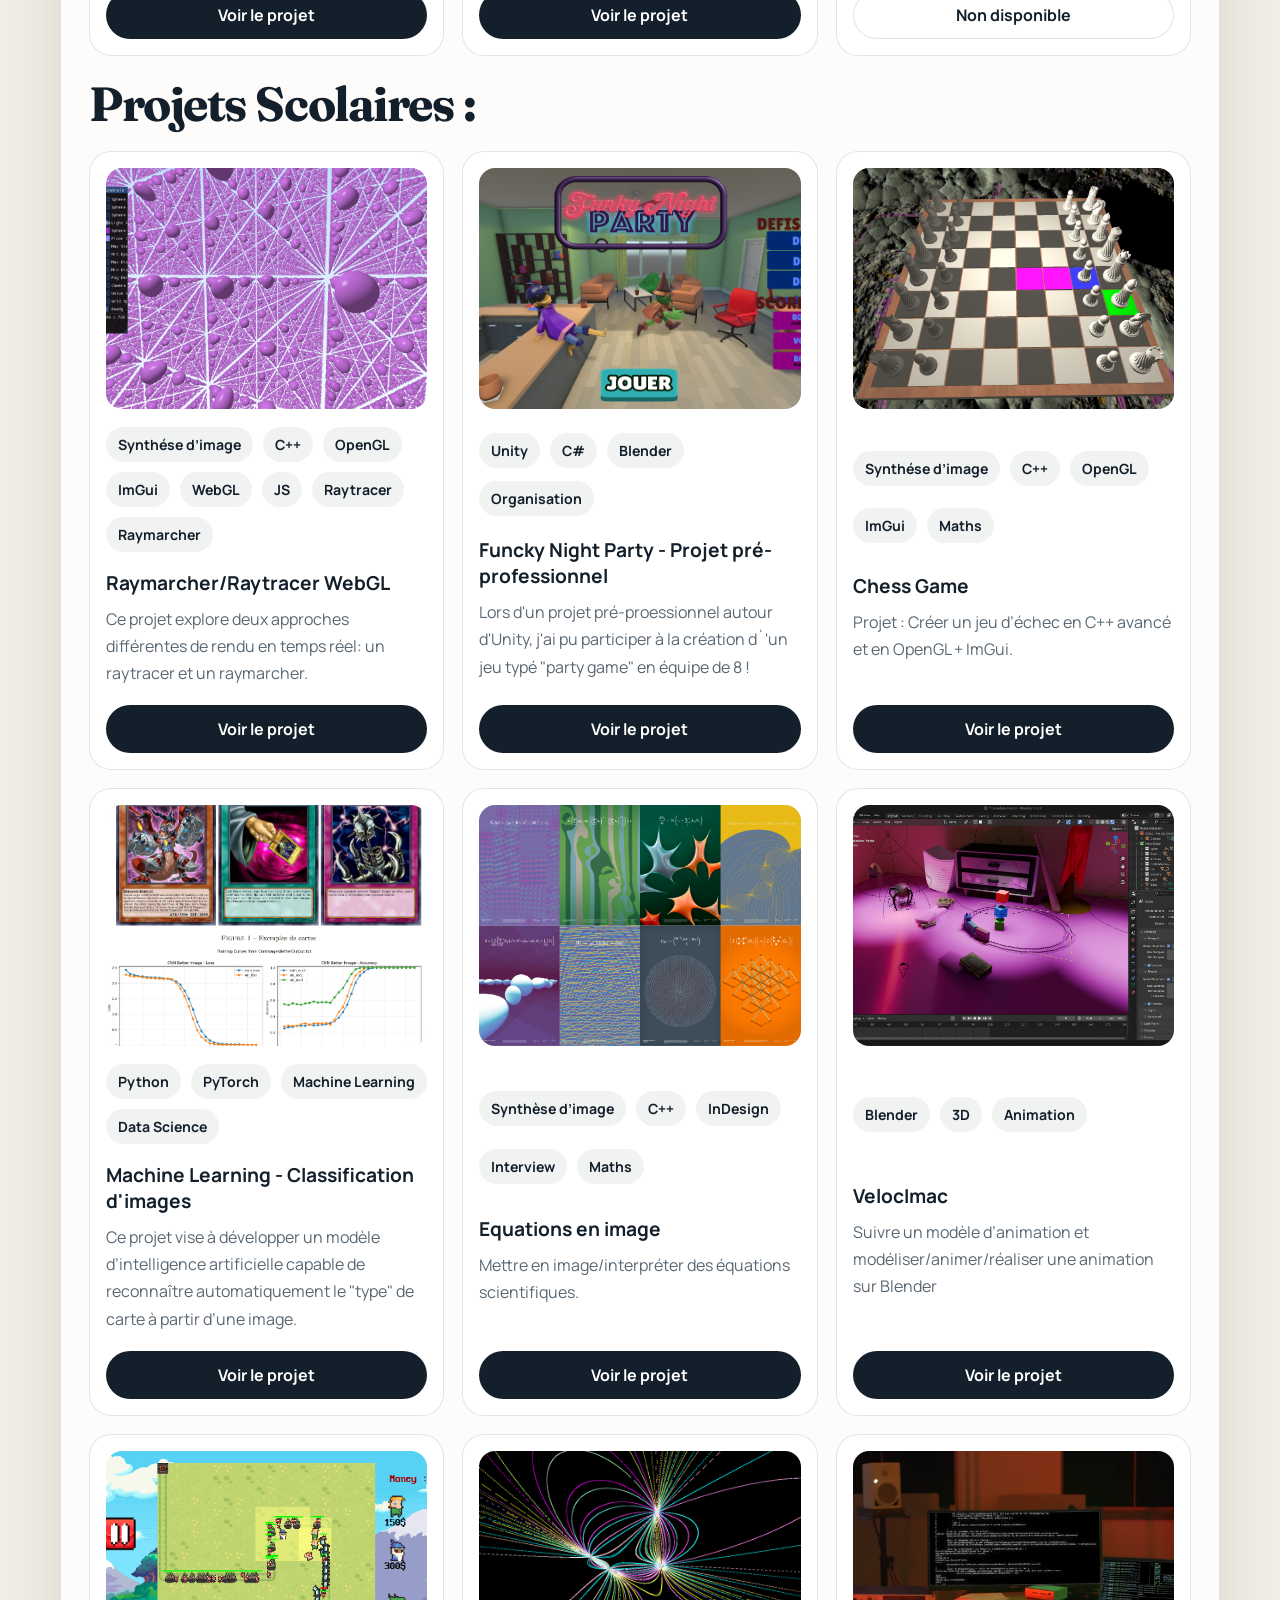
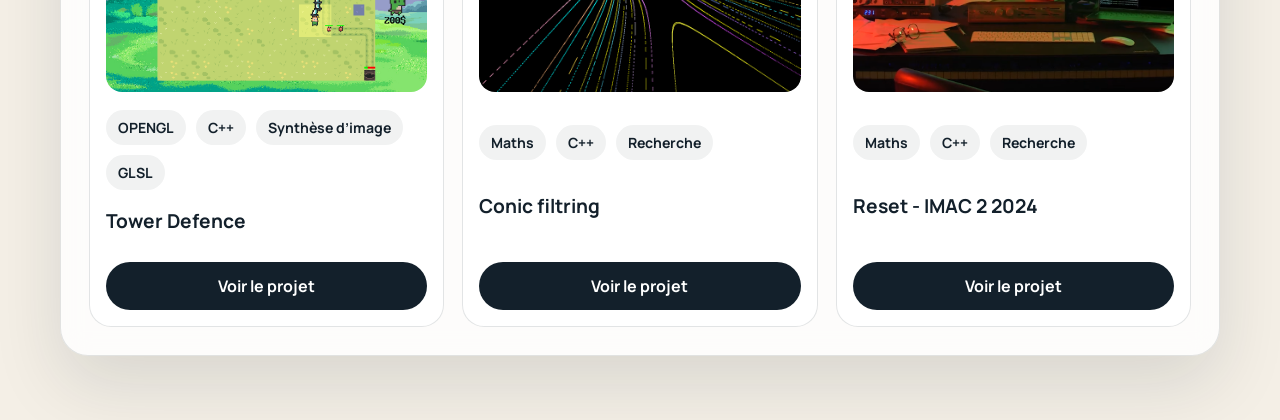
==== commit 54076ce3: "Merge branch 'main' of https://github.com/Lililica/Portfolio_web" ====
--- a/projects.html
+++ b/projects.html
@@ -6,6 +6,7 @@
     <meta http-equiv="Cache-Control" content="no-cache, no-store, must-revalidate">
     <meta http-equiv="Pragma" content="no-cache">
     <meta http-equiv="Expires" content="0">
+    <link rel="icon" type="image/png" href="data/favicon.png">
     <title>My projects</title>
     <link rel="preconnect" href="https://fonts.googleapis.com">
     <link rel="preconnect" href="https://fonts.gstatic.com" crossorigin>
